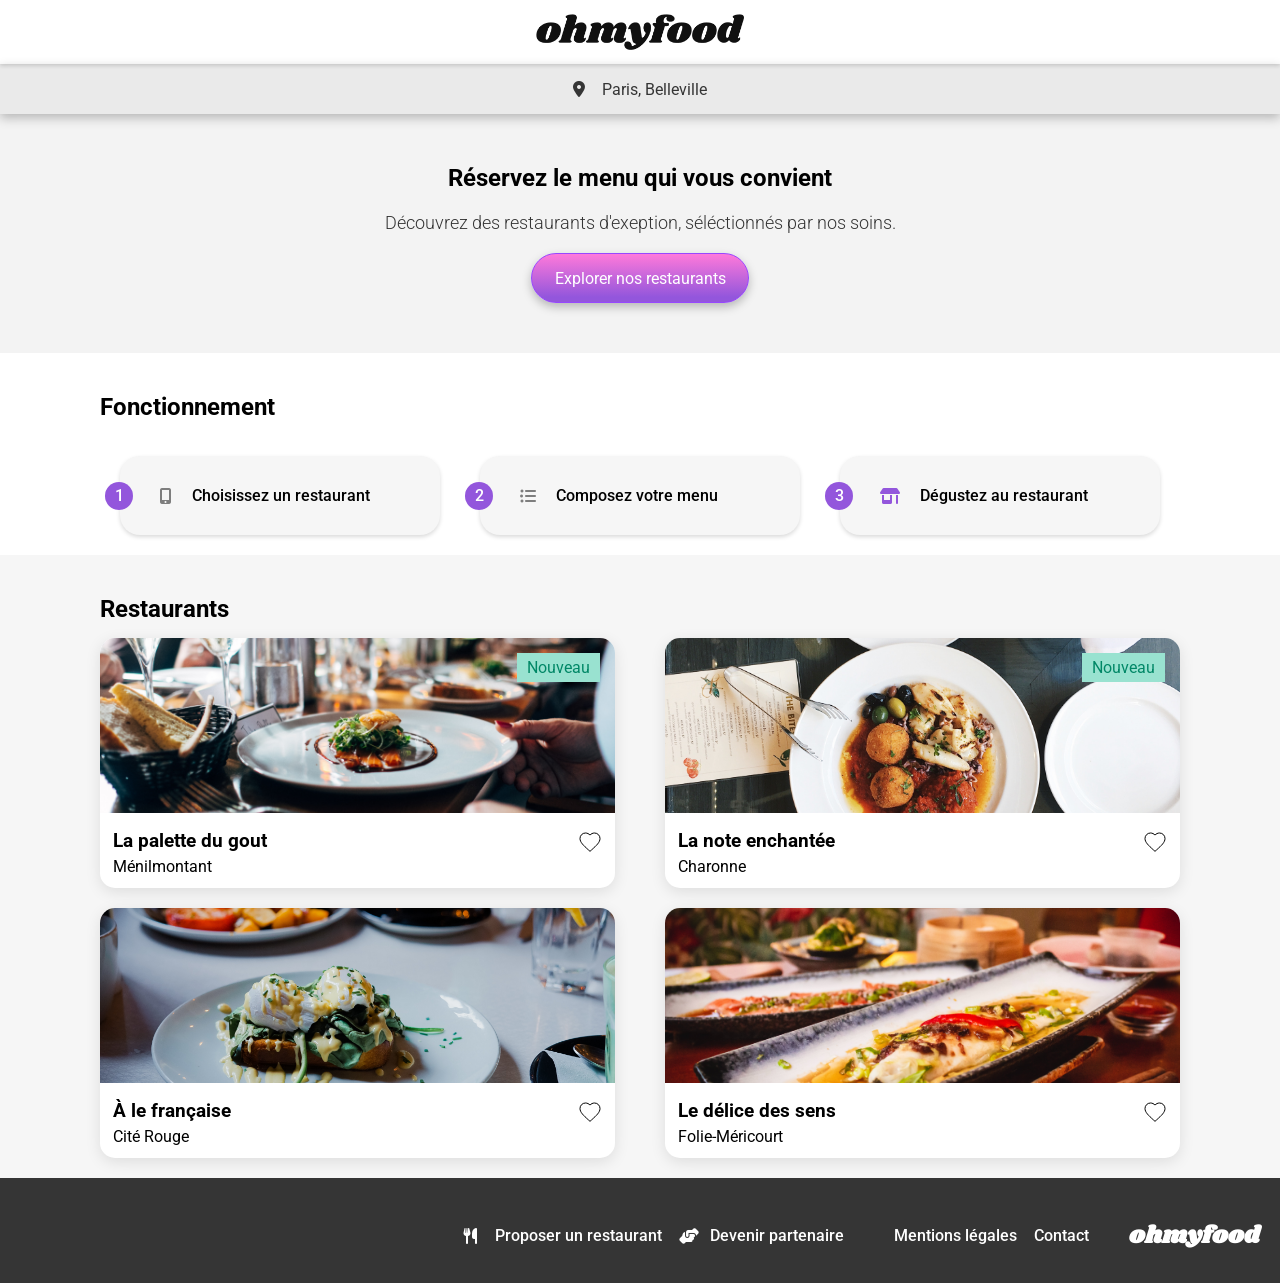
==== index.html @ 743ebf79 "avec les anim coeur et coche ok" ====
<!DOCTYPE html>
<html lang="fr">
<head>
    <meta charset="UTF-8">
    <meta name="viewport" content="width=device-width, initial-scale=1.0">
    <title>ohmyfood</title>
    <link rel="preconnect" href="https://fonts.googleapis.com">
    <link rel="preconnect" href="https://fonts.gstatic.com" crossorigin>
    <link href="https://fonts.googleapis.com/css2?family=Cabin:ital,wght@0,400..700;1,400..700&family=Poppins:ital,wght@0,100;0,200;0,300;0,400;0,500;0,600;0,700;0,800;0,900;1,100;1,200;1,300;1,400;1,500;1,600;1,700;1,800;1,900&family=Roboto:ital,wght@0,100..900;1,100..900&display=swap" rel="stylesheet">
    <link href="https://fonts.googleapis.com/css2?family=Shrikhand&display=swap" rel="stylesheet">
    <link rel="stylesheet" href="https://cdnjs.cloudflare.com/ajax/libs/font-awesome/6.2.1/css/all.min.css" integrity="sha512-MV7K8+y+gLIBoVD59lQIYicR65iaqukzvf/nwasF0nqhPay5w/9lJmVM2hMDcnK1OnMGCdVK+iQrJ7lzPJQd1w==" crossorigin="anonymous" referrerpolicy="no-referrer">
    <link rel="stylesheet" href="./sass/sass/style.css">
</head>
<body>
    <header>
        <nav>
            <div class="logo">
                <img src="./ImagesTextesOhmyfood/images/logo/ohmyfood.png" alt="logo ohmyfood">
            </div>
            <div class="location">
                <i class="fa-solid fa-location-dot"></i>
                <p>Paris, Belleville</p>
            </div>
        </nav>
    </header>

    <section class="reservation">
        <h1>Réservez le menu qui vous convient</h1>
        <p>Découvrez des restaurants d'exeption, séléctionnés par nos soins.</p>
        <button class="button-gradiant">Explorer nos restaurants</button>
    </section>

    <section class="fonctionnement">
        <h2>Fonctionnement</h2>
        <div class="containeur-fonctionnement">
            <div class="choix">
                <p>1</p>
                <i class="fa-solid fa-mobile-screen-button"></i>
                <h3>Choisissez un restaurant</h3>
            </div>
            <div class="choix">
                <p>2</p>
                <i class="fa-solid fa-list-ul"></i>
                <h3>Composez votre menu</h3>
            </div>
            <div class="choix">
                <p>3</p>
                <i class="fa-solid fa-shop" id="purple"></i>
                <h3>Dégustez au restaurant</h3>
            </div>
        </div>
    </section>

    <section class="liste-restaurant">
        <div class="container-restaurant">
            <h2>Restaurants</h2>
            <article class="container-liste-restaurant">
                <a class="restaurant" href="./restaurant/la-palette.html">
                    <div class="nouveau">
                        <p>Nouveau</p>
                    </div>
                    <img src="./ImagesTextesOhmyfood/images/restaurants/jay-wennington-N_Y88TWmGwA-unsplash.jpg" alt="La palette du gout">
                    <div class="banniere-sous-restaurant">
                        <div class="restaurant-desc">
                            <h3>La palette du gout</h3>
                            <p>Ménilmontant</p>
                        </div>
                        <svg class="like" xmlns="http://www.w3.org/2000/svg" viewBox="0 0 24 24">
                            <defs>
                                <linearGradient id="likeGradientHover" x1="0%" y1="0%" x2="0%" y2="100%">
                                    <stop offset="0%" style="stop-color:#9356DC;stop-opacity:1" />
                                    <stop offset="100%" style="stop-color:#FF79DA;stop-opacity:1" />
                                </linearGradient>
                            </defs>
                            <path
                                    d="M12 21.35l-1.45-1.32C5.4 15.36 2 12.28 2 8.5
                                    2 5.42 4.42 3 7.5 3
                                    c1.74 0 3.41 0.81 4.5 2.09
                                    C13.09 3.81 14.76 3 16.5 3
                                    19.58 3 22 5.42 22 8.5
                                    c0 3.78-3.4 6.86-8.55 11.54L12 21.35z" />
                        </svg>
                    </div>
                </a>
                <a class="restaurant" href="./restaurant/la-note.html">
                    <div class="nouveau">
                        <p>Nouveau</p>
                    </div>
                    <img src="./ImagesTextesOhmyfood/images/restaurants/stil-u2Lp8tXIcjw-unsplash.jpg" alt="La note enchantée">
                    <div class="banniere-sous-restaurant">
                        <div class="restaurant-desc">
                            <h3>La note enchantée</h3>
                            <p>Charonne</p>
                        </div>
                        <svg class="like" xmlns="http://www.w3.org/2000/svg" viewBox="0 0 24 24">
                            <defs>
                                <linearGradient id="likeGradientHover" x1="0%" y1="0%" x2="0%" y2="100%">
                                    <stop offset="0%" style="stop-color:#9356DC;stop-opacity:1" />
                                    <stop offset="100%" style="stop-color:#FF79DA;stop-opacity:1" />
                                </linearGradient>
                            </defs>
                            <path
                                    d="M12 21.35l-1.45-1.32C5.4 15.36 2 12.28 2 8.5
                                    2 5.42 4.42 3 7.5 3
                                    c1.74 0 3.41 0.81 4.5 2.09
                                    C13.09 3.81 14.76 3 16.5 3
                                    19.58 3 22 5.42 22 8.5
                                    c0 3.78-3.4 6.86-8.55 11.54L12 21.35z" />
                        </svg>
                    </div>
                </a>
                <a class="restaurant" href="./restaurant/a-la-francaise.html">
                    <img src="./ImagesTextesOhmyfood/images/restaurants/toa-heftiba-DQKerTsQwi0-unsplash.jpg" alt="À le française">
                    <div class="banniere-sous-restaurant">
                        <div class="restaurant-desc">
                            <h3>À le française</h3>
                            <p>Cité Rouge</p>
                        </div>
                        <svg class="like" xmlns="http://www.w3.org/2000/svg" viewBox="0 0 24 24">
                            <defs>
                                <linearGradient id="likeGradientHover" x1="0%" y1="0%" x2="0%" y2="100%">
                                    <stop offset="0%" style="stop-color:#9356DC;stop-opacity:1" />
                                    <stop offset="100%" style="stop-color:#FF79DA;stop-opacity:1" />
                                </linearGradient>
                            </defs>
                            <path
                                    d="M12 21.35l-1.45-1.32C5.4 15.36 2 12.28 2 8.5
                                    2 5.42 4.42 3 7.5 3
                                    c1.74 0 3.41 0.81 4.5 2.09
                                    C13.09 3.81 14.76 3 16.5 3
                                    19.58 3 22 5.42 22 8.5
                                    c0 3.78-3.4 6.86-8.55 11.54L12 21.35z" />
                        </svg>
                    </div>
                </a>
                <a class="restaurant" href="./restaurant/le-delice.html">
                    <img src="./ImagesTextesOhmyfood/images/restaurants/louis-hansel-shotsoflouis-qNBGVyOCY8Q-unsplash.jpg" alt="Le délice des sens">
                    <div class="banniere-sous-restaurant">
                        <div class="restaurant-desc">
                            <h3>Le délice des sens</h3>
                            <p>Folie-Méricourt</p>
                        </div>
                        <svg class="like" xmlns="http://www.w3.org/2000/svg" viewBox="0 0 24 24">
                            <defs>
                                <linearGradient id="likeGradientHover" x1="0%" y1="0%" x2="0%" y2="100%">
                                    <stop offset="0%" style="stop-color:#9356DC;stop-opacity:1" />
                                    <stop offset="100%" style="stop-color:#FF79DA;stop-opacity:1" />
                                </linearGradient>
                            </defs>
                            <path
                                    d="M12 21.35l-1.45-1.32C5.4 15.36 2 12.28 2 8.5
                                    2 5.42 4.42 3 7.5 3
                                    c1.74 0 3.41 0.81 4.5 2.09
                                    C13.09 3.81 14.76 3 16.5 3
                                    19.58 3 22 5.42 22 8.5
                                    c0 3.78-3.4 6.86-8.55 11.54L12 21.35z" />
                        </svg>
                    </div>
                </a>
            </article>
        </div>
    </section>
    <footer>
        <h2>ohmyfood</h2>
        <section class="liens">
            <div class="groupe-lien">
                <a>
                    <i class="fa-solid fa-utensils"></i>
                    <p>Proposer un restaurant</p>
                </a>
                <a>
                    <i class="fa-solid fa-handshake-angle"></i>
                    <p>Devenir partenaire</p>
                </a>
            </div>
            <div class="groupe-lien">
                <a>
                    <p>Mentions légales</p>
                </a>
                <a>
                    <p>Contact</p>
                </a>
            </div>
        </section>
    </footer>
</body>
</html>
---- sass/sass/style.css ----
* {
  margin: 0px;
  font-family: "Roboto", sans-serif;
}

header {
  display: flex;
  flex-direction: column;
}
header .logo {
  display: flex;
  position: relative;
  box-shadow: 0px 2px 4px rgba(0, 0, 0, 0.15);
}
header .logo img {
  display: block;
  align-content: center;
  height: 36px;
  margin: auto;
  padding: 14px 0px;
}
header .location {
  display: inline-flex;
  background-color: #EAEAEA;
  width: 100%;
  gap: 17px;
  font-size: 16px;
  align-items: center;
  justify-content: center;
  color: #353535;
  height: 50px;
  box-shadow: 0px 4px 10px rgba(0, 0, 0, 0.25);
}

.reservation {
  padding: 50px 20px;
  text-align: center;
  display: flex;
  flex-direction: column;
  background-color: #F3F3F3;
  gap: 20px;
}
.reservation h1 {
  font-weight: 700;
  font-size: 24px;
  padding: 0px 30px;
}
.reservation p {
  color: #353535;
  font-weight: 300;
  font-size: 18px;
}
.reservation .button-gradiant {
  color: #FFFFFF;
  background: linear-gradient(180deg, rgb(255, 121, 218) 0%, rgb(147, 86, 220) 90%);
  font-size: 16px;
  height: 50px;
  border-radius: 50px;
  border: 1px solid #9747FF;
  align-content: center;
  width: 218px;
  margin: auto;
  box-shadow: 0px 4px 10px rgba(0, 0, 0, 0.25);
}
.reservation .button-gradiant:hover {
  cursor: pointer;
}

.fonctionnement {
  padding-top: 40px;
  display: flex;
  flex-direction: column;
  gap: 20px;
  padding: 20px;
}
@media screen and (min-width: 1000px) {
  .fonctionnement {
    max-width: 1080px;
    margin: auto;
    width: 100%;
    margin: 0px auto;
    padding: 20px 0px;
  }
}
.fonctionnement h2 {
  font-size: 24px;
  padding: 20px 0px 15px 0px;
}
.fonctionnement .containeur-fonctionnement {
  display: flex;
  flex-direction: column;
  gap: 20px;
}
@media screen and (min-width: 1000px) {
  .fonctionnement .containeur-fonctionnement {
    display: flex;
    flex-direction: row;
    gap: 40px;
    padding: 0px 20px;
  }
}
.fonctionnement .containeur-fonctionnement .choix {
  display: flex;
  flex-direction: row;
  gap: 20px;
  border-radius: 20px;
  margin-left: 12px;
  box-shadow: 0px 2px 4px rgba(0, 0, 0, 0.15);
  justify-content: flex-start;
  background-color: #F6F6F6;
  align-items: center;
  padding: 30px 40px;
}
@media screen and (min-width: 1000px) {
  .fonctionnement .containeur-fonctionnement .choix {
    width: calc(33% - 40px);
    max-width: 400px;
    margin-left: 0px;
    position: relative;
  }
}
.fonctionnement .containeur-fonctionnement .choix p {
  color: white;
  background-color: #9356DC;
  text-align: center;
  font-size: 16px;
  font-weight: 500;
  width: 16px;
  height: 16px;
  position: absolute;
  padding: 4px;
  border-radius: 50%;
  left: 20px;
}
@media screen and (min-width: 1000px) {
  .fonctionnement .containeur-fonctionnement .choix p {
    width: 20px;
    height: 20px;
    position: absolute;
    top: 50%;
    transform: translate(-35px, -50%);
    margin: 0;
  }
}
.fonctionnement .containeur-fonctionnement .choix i {
  color: #7E7E7E;
  font-size: 16px;
}
.fonctionnement .containeur-fonctionnement .choix #purple {
  color: #9356DC;
}
.fonctionnement .containeur-fonctionnement .choix h3 {
  font-size: 16px;
  font-weight: 500;
}
.liste-restaurant {
  padding-top: 40px;
  display: flex;
  flex-direction: column;
  gap: 20px;
  padding: 20px;
  background-color: #F6F6F6;
}
.liste-restaurant .container-restaurant {
  display: flex;
  flex-direction: column;
}
@media screen and (min-width: 1000px) {
  .liste-restaurant .container-restaurant {
    width: 100%;
    max-width: 1080px;
    margin: auto;
  }
}
.liste-restaurant .container-restaurant h2 {
  font-size: 24px;
  padding: 20px 0px 15px 0px;
}
.liste-restaurant .container-restaurant .container-liste-restaurant {
  display: flex;
  flex-direction: column;
  gap: 20px;
  width: 100%;
}
@media screen and (min-width: 1000px) {
  .liste-restaurant .container-restaurant .container-liste-restaurant {
    display: grid;
    grid-template-columns: repeat(2, 1fr);
    grid-template-rows: repeat(2, 1fr);
    gap: 20px 50px;
    max-width: 1080px;
    margin: auto;
  }
}
.liste-restaurant .container-restaurant .container-liste-restaurant .restaurant {
  height: 250px;
  background-color: #fff;
  box-shadow: 0px 4px 15px rgba(0, 0, 0, 0.1);
  border-radius: 15px;
  position: relative;
  text-decoration: none;
  color: #000;
}
.liste-restaurant .container-restaurant .container-liste-restaurant .restaurant img {
  height: 70%;
  width: 100%;
  object-fit: cover;
  overflow: auto;
  border-radius: 15px 15px 0px 0px;
}
.liste-restaurant .container-restaurant .container-liste-restaurant .restaurant .nouveau {
  display: inline-flex;
  position: absolute;
  top: 15px;
  right: 15px;
  background-color: #99E2D0;
  color: #008766;
  padding: 5px 10px;
}
.liste-restaurant .container-restaurant .container-liste-restaurant .restaurant .banniere-sous-restaurant {
  display: flex;
  flex-direction: row;
  justify-content: space-between;
  padding: 13px;
}
.liste-restaurant .container-restaurant .container-liste-restaurant .restaurant .banniere-sous-restaurant .like {
  width: 24px;
  height: 24px;
  display: flex;
}
.liste-restaurant .container-restaurant .container-liste-restaurant .restaurant .banniere-sous-restaurant .like path {
  fill: white;
  stroke: black;
  stroke-width: 1px;
  transition: fill 0.2s ease;
}
.liste-restaurant .container-restaurant .container-liste-restaurant .restaurant .banniere-sous-restaurant .like:hover path {
  fill: url(#likeGradientHover);
  stroke-width: 0;
}
.liste-restaurant .container-restaurant .container-liste-restaurant .restaurant .banniere-sous-restaurant .restaurant-desc {
  display: flex;
  flex-direction: column;
  align-content: space-around;
  gap: 5px;
}

footer {
  background-color: #353535;
  padding-top: 40px;
  display: flex;
  flex-direction: column;
  gap: 20px;
  padding: 20px;
  color: #fff;
  padding-top: 16px;
}
@media screen and (min-width: 1000px) {
  footer {
    display: flex;
    flex-direction: row-reverse;
    padding-top: 40px;
    padding-bottom: 30px;
  }
}
footer h2 {
  font-family: "Shrikhand", "Times New Roman", Times, serif;
  padding-top: 16px;
}
@media screen and (min-width: 1000px) {
  footer h2 {
    padding-top: 0px;
    padding-left: 20px;
  }
}
footer section {
  display: flex;
  flex-direction: column;
  gap: 7px;
}
@media screen and (min-width: 1000px) {
  footer section {
    flex-direction: row;
    gap: 40px;
  }
}
footer section .groupe-lien {
  display: flex;
  flex-direction: column;
  gap: 7px;
}
@media screen and (min-width: 1000px) {
  footer section .groupe-lien {
    flex-direction: row;
  }
}
footer section .groupe-lien a {
  display: flex;
  align-items: center;
  align-content: center;
  gap: 5px;
}
@media screen and (min-width: 1000px) {
  footer section .groupe-lien a {
    gap: 0px;
  }
}
footer section .groupe-lien a i {
  width: 18px;
  padding-right: 3px;
}
@media screen and (min-width: 1000px) {
  footer section .groupe-lien a i {
    padding-left: 10px;
  }
}
footer section .groupe-lien a p {
  font-weight: 500;
  font-size: 16px;
  font-family: "Roboto", sans-serif;
}
@media screen and (min-width: 1000px) {
  footer section .groupe-lien a p {
    padding-left: 10px;
  }
}

/*# sourceMappingURL=style.css.map */
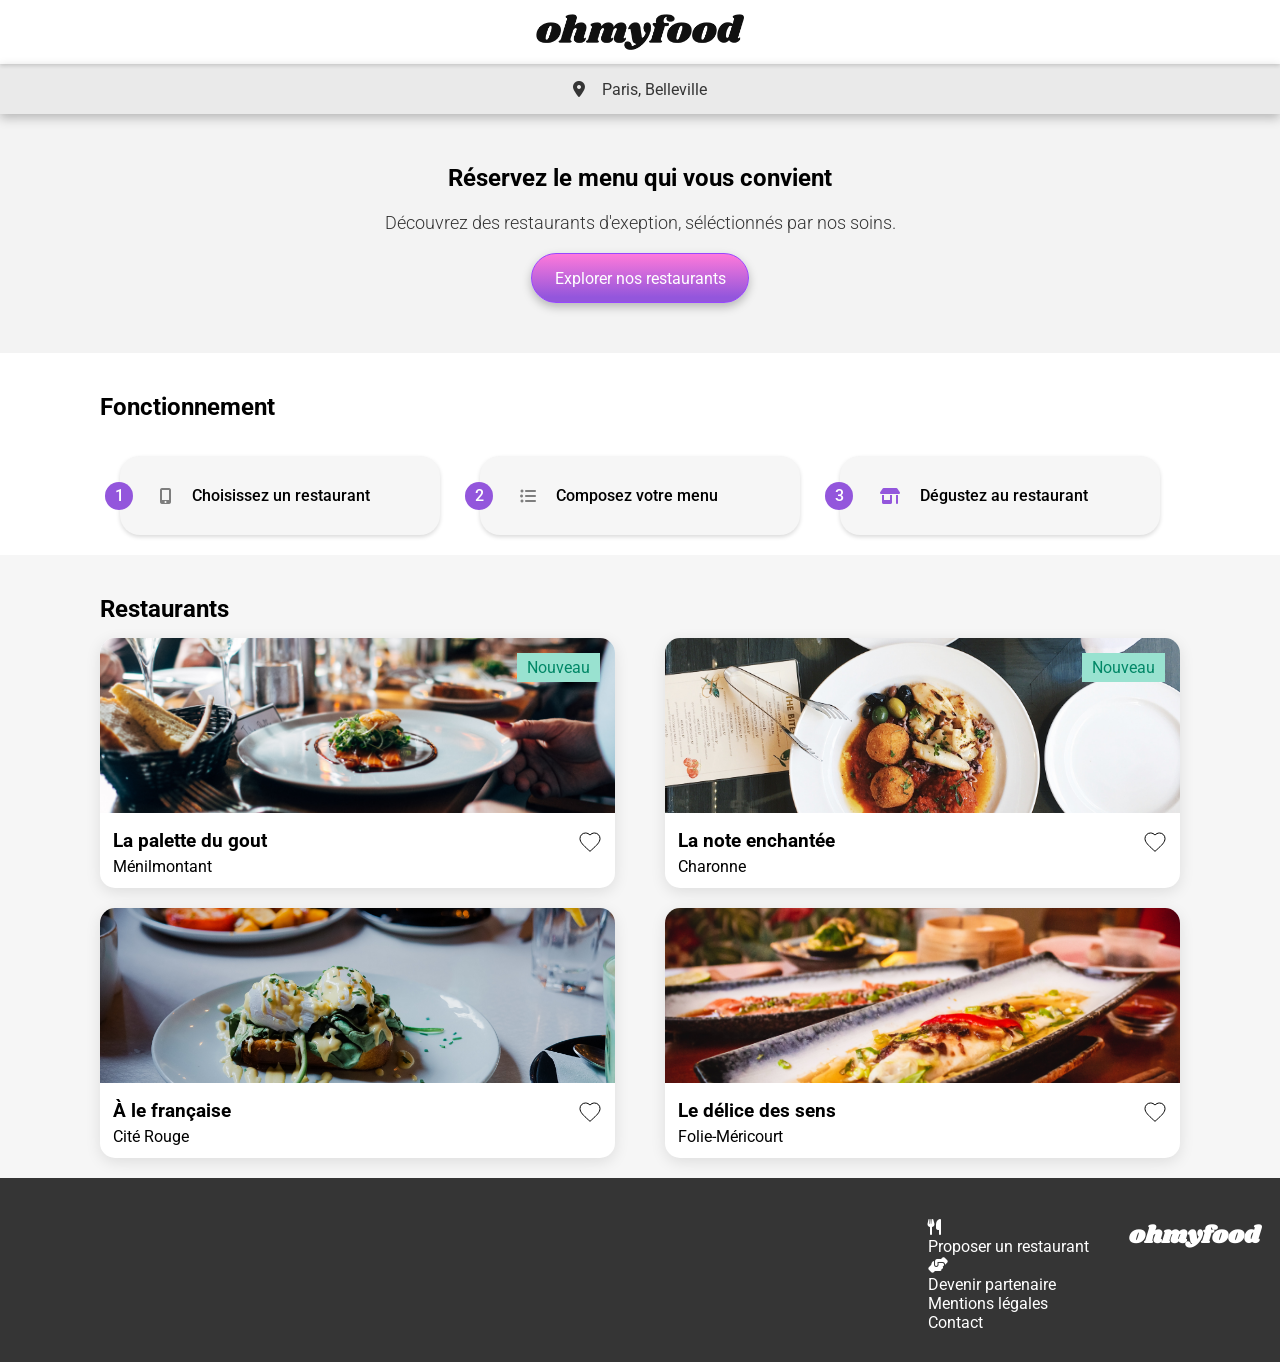
==== commit ee6c7275: "avec le W3S valide a 100%" ====
--- a/index.html
+++ b/index.html
@@ -10,6 +10,7 @@
     <link href="https://fonts.googleapis.com/css2?family=Shrikhand&display=swap" rel="stylesheet">
     <link rel="stylesheet" href="https://cdnjs.cloudflare.com/ajax/libs/font-awesome/6.2.1/css/all.min.css" integrity="sha512-MV7K8+y+gLIBoVD59lQIYicR65iaqukzvf/nwasF0nqhPay5w/9lJmVM2hMDcnK1OnMGCdVK+iQrJ7lzPJQd1w==" crossorigin="anonymous" referrerpolicy="no-referrer">
     <link rel="stylesheet" href="./sass/sass/style.css">
+    <link rel="shortcut icon" type="image/x-icon" href="./ImagesTextesOhmyfood/images/logo/oh.png">
 </head>
 <body>
     <header>
@@ -66,12 +67,6 @@
                             <p>Ménilmontant</p>
                         </div>
                         <svg class="like" xmlns="http://www.w3.org/2000/svg" viewBox="0 0 24 24">
-                            <defs>
-                                <linearGradient id="likeGradientHover" x1="0%" y1="0%" x2="0%" y2="100%">
-                                    <stop offset="0%" style="stop-color:#9356DC;stop-opacity:1" />
-                                    <stop offset="100%" style="stop-color:#FF79DA;stop-opacity:1" />
-                                </linearGradient>
-                            </defs>
                             <path
                                     d="M12 21.35l-1.45-1.32C5.4 15.36 2 12.28 2 8.5
                                     2 5.42 4.42 3 7.5 3
@@ -93,12 +88,6 @@
                             <p>Charonne</p>
                         </div>
                         <svg class="like" xmlns="http://www.w3.org/2000/svg" viewBox="0 0 24 24">
-                            <defs>
-                                <linearGradient id="likeGradientHover" x1="0%" y1="0%" x2="0%" y2="100%">
-                                    <stop offset="0%" style="stop-color:#9356DC;stop-opacity:1" />
-                                    <stop offset="100%" style="stop-color:#FF79DA;stop-opacity:1" />
-                                </linearGradient>
-                            </defs>
                             <path
                                     d="M12 21.35l-1.45-1.32C5.4 15.36 2 12.28 2 8.5
                                     2 5.42 4.42 3 7.5 3
@@ -117,12 +106,6 @@
                             <p>Cité Rouge</p>
                         </div>
                         <svg class="like" xmlns="http://www.w3.org/2000/svg" viewBox="0 0 24 24">
-                            <defs>
-                                <linearGradient id="likeGradientHover" x1="0%" y1="0%" x2="0%" y2="100%">
-                                    <stop offset="0%" style="stop-color:#9356DC;stop-opacity:1" />
-                                    <stop offset="100%" style="stop-color:#FF79DA;stop-opacity:1" />
-                                </linearGradient>
-                            </defs>
                             <path
                                     d="M12 21.35l-1.45-1.32C5.4 15.36 2 12.28 2 8.5
                                     2 5.42 4.42 3 7.5 3
@@ -162,7 +145,7 @@
     </section>
     <footer>
         <h2>ohmyfood</h2>
-        <section class="liens">
+        <div class="liens">
             <div class="groupe-lien">
                 <a>
                     <i class="fa-solid fa-utensils"></i>
@@ -181,7 +164,7 @@
                     <p>Contact</p>
                 </a>
             </div>
-        </section>
+        </div>
     </footer>
 </body>
 </html>
--- a/sass/sass/style.css
+++ b/sass/sass/style.css
@@ -325,4 +325,26 @@
   }
 }
 
+@keyframes slide-up {
+  0% {
+    transform: translateY(100vh);
+    opacity: 0;
+  }
+  30% {
+    transform: translateY(30vh);
+    opacity: 0.3;
+  }
+  70% {
+    transform: translateY(10vh);
+    opacity: 0.8;
+  }
+  100% {
+    transform: translateY(0vh);
+    opacity: 1;
+  }
+}
+.slide-in {
+  animation: slide-up 0.3s ease-out backwards;
+}
+
 /*# sourceMappingURL=style.css.map */
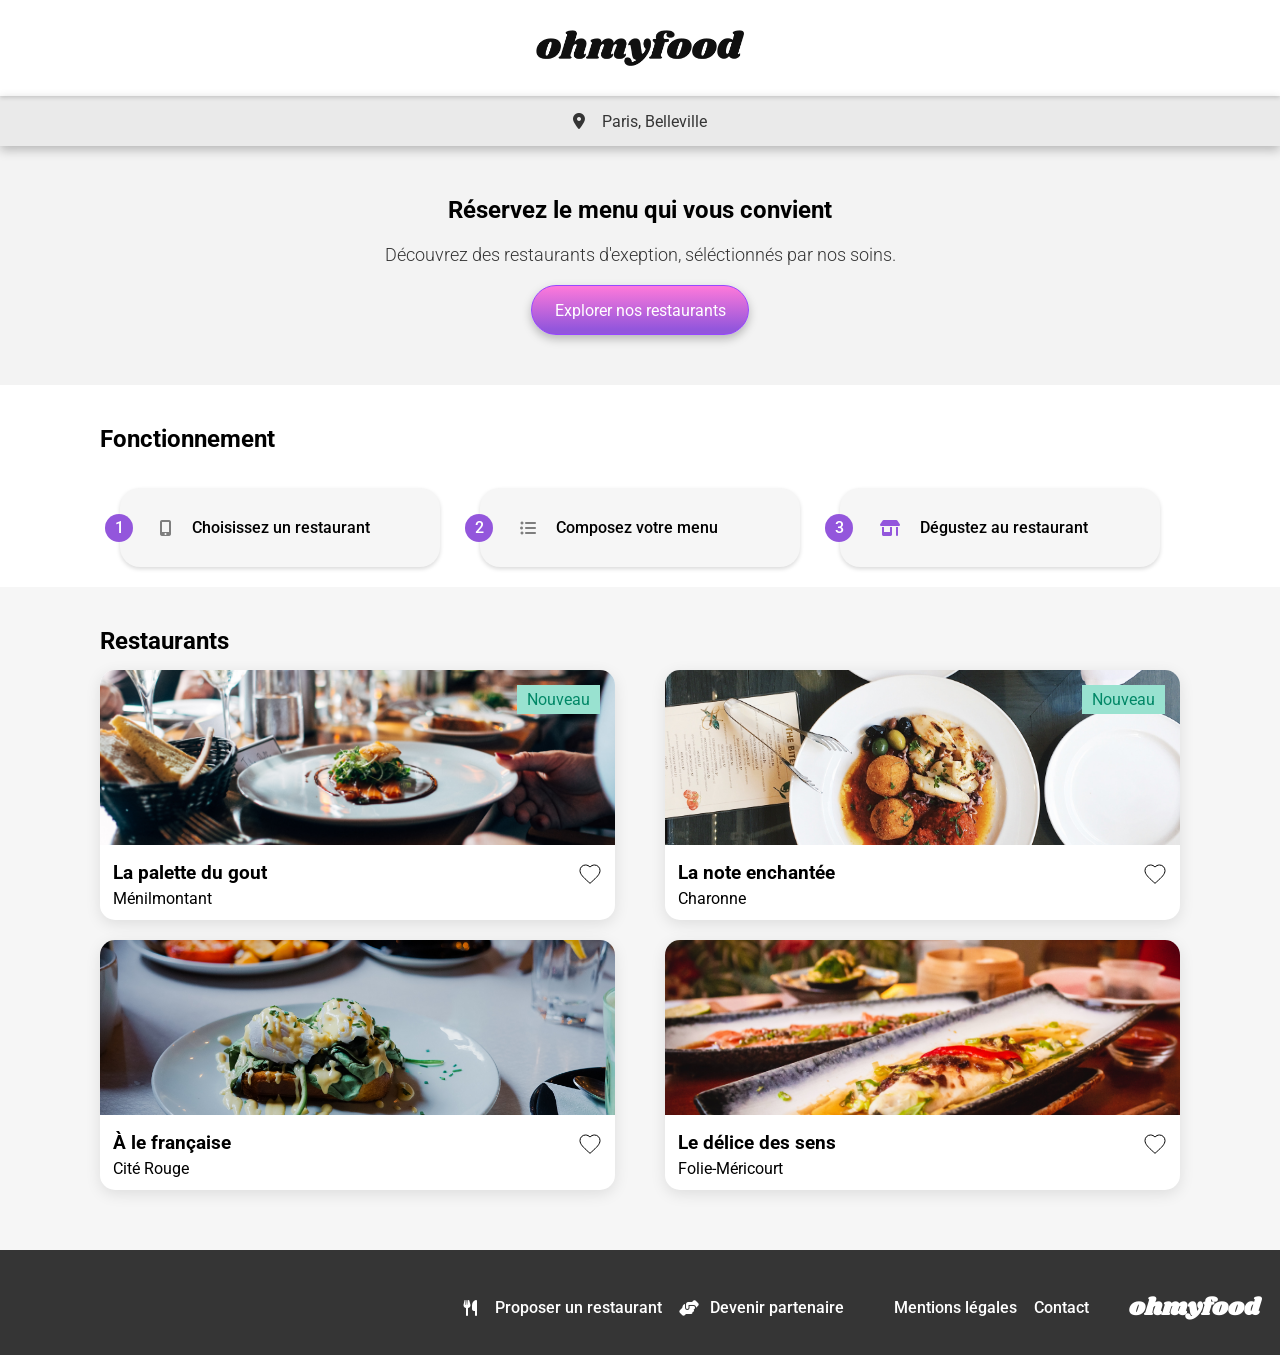
==== commit 25903573: "avec les anims loader et menu" ====
--- a/index.html
+++ b/index.html
@@ -1,170 +1,173 @@
 <!DOCTYPE html>
 <html lang="fr">
-<head>
-    <meta charset="UTF-8">
-    <meta name="viewport" content="width=device-width, initial-scale=1.0">
-    <title>ohmyfood</title>
-    <link rel="preconnect" href="https://fonts.googleapis.com">
-    <link rel="preconnect" href="https://fonts.gstatic.com" crossorigin>
-    <link href="https://fonts.googleapis.com/css2?family=Cabin:ital,wght@0,400..700;1,400..700&family=Poppins:ital,wght@0,100;0,200;0,300;0,400;0,500;0,600;0,700;0,800;0,900;1,100;1,200;1,300;1,400;1,500;1,600;1,700;1,800;1,900&family=Roboto:ital,wght@0,100..900;1,100..900&display=swap" rel="stylesheet">
-    <link href="https://fonts.googleapis.com/css2?family=Shrikhand&display=swap" rel="stylesheet">
-    <link rel="stylesheet" href="https://cdnjs.cloudflare.com/ajax/libs/font-awesome/6.2.1/css/all.min.css" integrity="sha512-MV7K8+y+gLIBoVD59lQIYicR65iaqukzvf/nwasF0nqhPay5w/9lJmVM2hMDcnK1OnMGCdVK+iQrJ7lzPJQd1w==" crossorigin="anonymous" referrerpolicy="no-referrer">
-    <link rel="stylesheet" href="./sass/sass/style.css">
-    <link rel="shortcut icon" type="image/x-icon" href="./ImagesTextesOhmyfood/images/logo/oh.png">
-</head>
-<body>
-    <header>
-        <nav>
-            <div class="logo">
-                <img src="./ImagesTextesOhmyfood/images/logo/ohmyfood.png" alt="logo ohmyfood">
+    <head>
+        <meta charset="UTF-8">
+        <meta name="viewport" content="width=device-width, initial-scale=1.0">
+        <title>ohmyfood</title>
+        <link rel="preconnect" href="https://fonts.googleapis.com">
+        <link rel="preconnect" href="https://fonts.gstatic.com" crossorigin>
+        <link href="https://fonts.googleapis.com/css2?family=Cabin:ital,wght@0,400..700;1,400..700&family=Poppins:ital,wght@0,100;0,200;0,300;0,400;0,500;0,600;0,700;0,800;0,900;1,100;1,200;1,300;1,400;1,500;1,600;1,700;1,800;1,900&family=Roboto:ital,wght@0,100..900;1,100..900&display=swap" rel="stylesheet">
+        <link href="https://fonts.googleapis.com/css2?family=Shrikhand&display=swap" rel="stylesheet">
+        <link rel="stylesheet" href="https://cdnjs.cloudflare.com/ajax/libs/font-awesome/6.2.1/css/all.min.css" integrity="sha512-MV7K8+y+gLIBoVD59lQIYicR65iaqukzvf/nwasF0nqhPay5w/9lJmVM2hMDcnK1OnMGCdVK+iQrJ7lzPJQd1w==" crossorigin="anonymous" referrerpolicy="no-referrer">
+        <link rel="stylesheet" href="./sass/sass/style.css">
+        <link rel="shortcut icon" type="image/x-icon" href="./ImagesTextesOhmyfood/images/logo/oh.png">
+    </head>
+    <body>
+        <div class="start-anim">
+            <h1 class="wait">ohmyfood</h1>
+        </div>
+        <header>
+            <nav>
+                <div class="logo">
+                    <img src="./ImagesTextesOhmyfood/images/logo/ohmyfood.png" alt="logo ohmyfood">
+                </div>
+                <div class="location">
+                    <i class="fa-solid fa-location-dot"></i>
+                    <p>Paris, Belleville</p>
+                </div>
+            </nav>
+        </header>
+
+        <section class="reservation">
+            <h1>Réservez le menu qui vous convient</h1>
+            <p>Découvrez des restaurants d'exeption, séléctionnés par nos soins.</p>
+            <button class="button-gradiant">Explorer nos restaurants</button>
+        </section>
+
+        <section class="fonctionnement">
+            <h2>Fonctionnement</h2>
+            <div class="containeur-fonctionnement">
+                <div class="choix">
+                    <p>1</p>
+                    <i class="fa-solid fa-mobile-screen-button"></i>
+                    <h3>Choisissez un restaurant</h3>
+                </div>
+                <div class="choix">
+                    <p>2</p>
+                    <i class="fa-solid fa-list-ul"></i>
+                    <h3>Composez votre menu</h3>
+                </div>
+                <div class="choix">
+                    <p>3</p>
+                    <i class="fa-solid fa-shop" id="purple"></i>
+                    <h3>Dégustez au restaurant</h3>
+                </div>
             </div>
-            <div class="location">
-                <i class="fa-solid fa-location-dot"></i>
-                <p>Paris, Belleville</p>
+        </section>
+
+        <section class="liste-restaurant">
+            <div class="container-restaurant">
+                <h2>Restaurants</h2>
+                <article class="container-liste-restaurant">
+                    <a class="restaurant" href="./restaurant/la-palette.html">
+                        <div class="nouveau">
+                            <p>Nouveau</p>
+                        </div>
+                        <img src="./ImagesTextesOhmyfood/images/restaurants/jay-wennington-N_Y88TWmGwA-unsplash.jpg" alt="La palette du gout">
+                        <div class="banniere-sous-restaurant">
+                            <div class="restaurant-desc">
+                                <h3>La palette du gout</h3>
+                                <p>Ménilmontant</p>
+                            </div>
+                            <svg class="like" xmlns="http://www.w3.org/2000/svg" viewBox="0 0 24 24">
+                                <path
+                                        d="M12 21.35l-1.45-1.32C5.4 15.36 2 12.28 2 8.5
+                                        2 5.42 4.42 3 7.5 3
+                                        c1.74 0 3.41 0.81 4.5 2.09
+                                        C13.09 3.81 14.76 3 16.5 3
+                                        19.58 3 22 5.42 22 8.5
+                                        c0 3.78-3.4 6.86-8.55 11.54L12 21.35z" />
+                            </svg>
+                        </div>
+                    </a>
+                    <a class="restaurant" href="./restaurant/la-note.html">
+                        <div class="nouveau">
+                            <p>Nouveau</p>
+                        </div>
+                        <img src="./ImagesTextesOhmyfood/images/restaurants/stil-u2Lp8tXIcjw-unsplash.jpg" alt="La note enchantée">
+                        <div class="banniere-sous-restaurant">
+                            <div class="restaurant-desc">
+                                <h3>La note enchantée</h3>
+                                <p>Charonne</p>
+                            </div>
+                            <svg class="like" xmlns="http://www.w3.org/2000/svg" viewBox="0 0 24 24">
+                                <path
+                                        d="M12 21.35l-1.45-1.32C5.4 15.36 2 12.28 2 8.5
+                                        2 5.42 4.42 3 7.5 3
+                                        c1.74 0 3.41 0.81 4.5 2.09
+                                        C13.09 3.81 14.76 3 16.5 3
+                                        19.58 3 22 5.42 22 8.5
+                                        c0 3.78-3.4 6.86-8.55 11.54L12 21.35z" />
+                            </svg>
+                        </div>
+                    </a>
+                    <a class="restaurant" href="./restaurant/a-la-francaise.html">
+                        <img src="./ImagesTextesOhmyfood/images/restaurants/toa-heftiba-DQKerTsQwi0-unsplash.jpg" alt="À le française">
+                        <div class="banniere-sous-restaurant">
+                            <div class="restaurant-desc">
+                                <h3>À le française</h3>
+                                <p>Cité Rouge</p>
+                            </div>
+                            <svg class="like" xmlns="http://www.w3.org/2000/svg" viewBox="0 0 24 24">
+                                <path
+                                        d="M12 21.35l-1.45-1.32C5.4 15.36 2 12.28 2 8.5
+                                        2 5.42 4.42 3 7.5 3
+                                        c1.74 0 3.41 0.81 4.5 2.09
+                                        C13.09 3.81 14.76 3 16.5 3
+                                        19.58 3 22 5.42 22 8.5
+                                        c0 3.78-3.4 6.86-8.55 11.54L12 21.35z" />
+                            </svg>
+                        </div>
+                    </a>
+                    <a class="restaurant" href="./restaurant/le-delice.html">
+                        <img src="./ImagesTextesOhmyfood/images/restaurants/louis-hansel-shotsoflouis-qNBGVyOCY8Q-unsplash.jpg" alt="Le délice des sens">
+                        <div class="banniere-sous-restaurant">
+                            <div class="restaurant-desc">
+                                <h3>Le délice des sens</h3>
+                                <p>Folie-Méricourt</p>
+                            </div>
+                            <svg class="like" xmlns="http://www.w3.org/2000/svg" viewBox="0 0 24 24">
+                                <defs>
+                                    <linearGradient id="likeGradientHover" x1="0%" y1="0%" x2="0%" y2="100%">
+                                        <stop offset="0%" style="stop-color:#9356DC;stop-opacity:1" />
+                                        <stop offset="100%" style="stop-color:#FF79DA;stop-opacity:1" />
+                                    </linearGradient>
+                                </defs>
+                                <path
+                                        d="M12 21.35l-1.45-1.32C5.4 15.36 2 12.28 2 8.5
+                                        2 5.42 4.42 3 7.5 3
+                                        c1.74 0 3.41 0.81 4.5 2.09
+                                        C13.09 3.81 14.76 3 16.5 3
+                                        19.58 3 22 5.42 22 8.5
+                                        c0 3.78-3.4 6.86-8.55 11.54L12 21.35z" />
+                            </svg>
+                        </div>
+                    </a>
+                </article>
             </div>
-        </nav>
-    </header>
-
-    <section class="reservation">
-        <h1>Réservez le menu qui vous convient</h1>
-        <p>Découvrez des restaurants d'exeption, séléctionnés par nos soins.</p>
-        <button class="button-gradiant">Explorer nos restaurants</button>
-    </section>
-
-    <section class="fonctionnement">
-        <h2>Fonctionnement</h2>
-        <div class="containeur-fonctionnement">
-            <div class="choix">
-                <p>1</p>
-                <i class="fa-solid fa-mobile-screen-button"></i>
-                <h3>Choisissez un restaurant</h3>
+        </section>
+        <footer>
+            <h2>ohmyfood</h2>
+            <div class="liens">
+                <div class="groupe-lien">
+                    <a>
+                        <i class="fa-solid fa-utensils"></i>
+                        <p>Proposer un restaurant</p>
+                    </a>
+                    <a>
+                        <i class="fa-solid fa-handshake-angle"></i>
+                        <p>Devenir partenaire</p>
+                    </a>
+                </div>
+                <div class="groupe-lien">
+                    <a>
+                        <p>Mentions légales</p>
+                    </a>
+                    <a href="mailto:christopher.delanoue@icloud.com">
+                        <p>Contact</p>
+                    </a>
+                </div>
             </div>
-            <div class="choix">
-                <p>2</p>
-                <i class="fa-solid fa-list-ul"></i>
-                <h3>Composez votre menu</h3>
-            </div>
-            <div class="choix">
-                <p>3</p>
-                <i class="fa-solid fa-shop" id="purple"></i>
-                <h3>Dégustez au restaurant</h3>
-            </div>
-        </div>
-    </section>
-
-    <section class="liste-restaurant">
-        <div class="container-restaurant">
-            <h2>Restaurants</h2>
-            <article class="container-liste-restaurant">
-                <a class="restaurant" href="./restaurant/la-palette.html">
-                    <div class="nouveau">
-                        <p>Nouveau</p>
-                    </div>
-                    <img src="./ImagesTextesOhmyfood/images/restaurants/jay-wennington-N_Y88TWmGwA-unsplash.jpg" alt="La palette du gout">
-                    <div class="banniere-sous-restaurant">
-                        <div class="restaurant-desc">
-                            <h3>La palette du gout</h3>
-                            <p>Ménilmontant</p>
-                        </div>
-                        <svg class="like" xmlns="http://www.w3.org/2000/svg" viewBox="0 0 24 24">
-                            <path
-                                    d="M12 21.35l-1.45-1.32C5.4 15.36 2 12.28 2 8.5
-                                    2 5.42 4.42 3 7.5 3
-                                    c1.74 0 3.41 0.81 4.5 2.09
-                                    C13.09 3.81 14.76 3 16.5 3
-                                    19.58 3 22 5.42 22 8.5
-                                    c0 3.78-3.4 6.86-8.55 11.54L12 21.35z" />
-                        </svg>
-                    </div>
-                </a>
-                <a class="restaurant" href="./restaurant/la-note.html">
-                    <div class="nouveau">
-                        <p>Nouveau</p>
-                    </div>
-                    <img src="./ImagesTextesOhmyfood/images/restaurants/stil-u2Lp8tXIcjw-unsplash.jpg" alt="La note enchantée">
-                    <div class="banniere-sous-restaurant">
-                        <div class="restaurant-desc">
-                            <h3>La note enchantée</h3>
-                            <p>Charonne</p>
-                        </div>
-                        <svg class="like" xmlns="http://www.w3.org/2000/svg" viewBox="0 0 24 24">
-                            <path
-                                    d="M12 21.35l-1.45-1.32C5.4 15.36 2 12.28 2 8.5
-                                    2 5.42 4.42 3 7.5 3
-                                    c1.74 0 3.41 0.81 4.5 2.09
-                                    C13.09 3.81 14.76 3 16.5 3
-                                    19.58 3 22 5.42 22 8.5
-                                    c0 3.78-3.4 6.86-8.55 11.54L12 21.35z" />
-                        </svg>
-                    </div>
-                </a>
-                <a class="restaurant" href="./restaurant/a-la-francaise.html">
-                    <img src="./ImagesTextesOhmyfood/images/restaurants/toa-heftiba-DQKerTsQwi0-unsplash.jpg" alt="À le française">
-                    <div class="banniere-sous-restaurant">
-                        <div class="restaurant-desc">
-                            <h3>À le française</h3>
-                            <p>Cité Rouge</p>
-                        </div>
-                        <svg class="like" xmlns="http://www.w3.org/2000/svg" viewBox="0 0 24 24">
-                            <path
-                                    d="M12 21.35l-1.45-1.32C5.4 15.36 2 12.28 2 8.5
-                                    2 5.42 4.42 3 7.5 3
-                                    c1.74 0 3.41 0.81 4.5 2.09
-                                    C13.09 3.81 14.76 3 16.5 3
-                                    19.58 3 22 5.42 22 8.5
-                                    c0 3.78-3.4 6.86-8.55 11.54L12 21.35z" />
-                        </svg>
-                    </div>
-                </a>
-                <a class="restaurant" href="./restaurant/le-delice.html">
-                    <img src="./ImagesTextesOhmyfood/images/restaurants/louis-hansel-shotsoflouis-qNBGVyOCY8Q-unsplash.jpg" alt="Le délice des sens">
-                    <div class="banniere-sous-restaurant">
-                        <div class="restaurant-desc">
-                            <h3>Le délice des sens</h3>
-                            <p>Folie-Méricourt</p>
-                        </div>
-                        <svg class="like" xmlns="http://www.w3.org/2000/svg" viewBox="0 0 24 24">
-                            <defs>
-                                <linearGradient id="likeGradientHover" x1="0%" y1="0%" x2="0%" y2="100%">
-                                    <stop offset="0%" style="stop-color:#9356DC;stop-opacity:1" />
-                                    <stop offset="100%" style="stop-color:#FF79DA;stop-opacity:1" />
-                                </linearGradient>
-                            </defs>
-                            <path
-                                    d="M12 21.35l-1.45-1.32C5.4 15.36 2 12.28 2 8.5
-                                    2 5.42 4.42 3 7.5 3
-                                    c1.74 0 3.41 0.81 4.5 2.09
-                                    C13.09 3.81 14.76 3 16.5 3
-                                    19.58 3 22 5.42 22 8.5
-                                    c0 3.78-3.4 6.86-8.55 11.54L12 21.35z" />
-                        </svg>
-                    </div>
-                </a>
-            </article>
-        </div>
-    </section>
-    <footer>
-        <h2>ohmyfood</h2>
-        <div class="liens">
-            <div class="groupe-lien">
-                <a>
-                    <i class="fa-solid fa-utensils"></i>
-                    <p>Proposer un restaurant</p>
-                </a>
-                <a>
-                    <i class="fa-solid fa-handshake-angle"></i>
-                    <p>Devenir partenaire</p>
-                </a>
-            </div>
-            <div class="groupe-lien">
-                <a>
-                    <p>Mentions légales</p>
-                </a>
-                <a>
-                    <p>Contact</p>
-                </a>
-            </div>
-        </div>
-    </footer>
-</body>
+        </footer>
+    </body>
 </html>
--- a/sass/sass/style.css
+++ b/sass/sass/style.css
@@ -3,6 +3,23 @@
   font-family: "Roboto", sans-serif;
 }
 
+.start-anim {
+  position: absolute;
+  z-index: 1;
+  text-align: center;
+  align-content: center;
+  height: 100vh;
+  width: 100vw;
+  animation: off 0.5s linear both;
+  animation-delay: 1.5s;
+}
+.start-anim .wait {
+  color: #353535;
+  transform: rotate(0deg);
+  font-family: "Shrikhand", "Times New Roman", Times, serif;
+  animation: anim-logo 2s cubic-bezier(0.7, -0.01, 0.08, 1.1) both;
+}
+
 header {
   display: flex;
   flex-direction: column;
@@ -11,13 +28,18 @@
   display: flex;
   position: relative;
   box-shadow: 0px 2px 4px rgba(0, 0, 0, 0.15);
+  height: 63px;
+}
+@media screen and (min-width: 1000px) {
+  header .logo {
+    height: 96px;
+  }
 }
 header .logo img {
   display: block;
   align-content: center;
   height: 36px;
   margin: auto;
-  padding: 14px 0px;
 }
 header .location {
   display: inline-flex;
@@ -63,7 +85,17 @@
   box-shadow: 0px 4px 10px rgba(0, 0, 0, 0.25);
 }
 .reservation .button-gradiant:hover {
+  color: #FFFFFF;
+  background: linear-gradient(180deg, rgb(255, 134.4, 221.7) 0%, rgb(157.8, 102.9, 223.5) 90%);
+  font-size: 16px;
+  height: 50px;
+  border-radius: 50px;
+  border: 1px solid rgb(179.8260869565, 122, 255);
+  align-content: center;
+  width: 218px;
+  margin: auto;
   cursor: pointer;
+  box-shadow: 0px 4px 15px 0 rgba(0, 0, 0, 0.35);
 }
 
 .fonctionnement {
@@ -170,6 +202,7 @@
     width: 100%;
     max-width: 1080px;
     margin: auto;
+    padding-bottom: 40px;
   }
 }
 .liste-restaurant .container-restaurant h2 {
@@ -273,78 +306,96 @@
     padding-left: 20px;
   }
 }
-footer section {
+footer div {
   display: flex;
   flex-direction: column;
   gap: 7px;
 }
 @media screen and (min-width: 1000px) {
-  footer section {
+  footer div {
     flex-direction: row;
     gap: 40px;
   }
 }
-footer section .groupe-lien {
+footer div .groupe-lien {
   display: flex;
   flex-direction: column;
   gap: 7px;
 }
 @media screen and (min-width: 1000px) {
-  footer section .groupe-lien {
+  footer div .groupe-lien {
     flex-direction: row;
   }
 }
-footer section .groupe-lien a {
+footer div .groupe-lien a {
   display: flex;
   align-items: center;
   align-content: center;
+  text-decoration: none;
+  color: white;
   gap: 5px;
 }
 @media screen and (min-width: 1000px) {
-  footer section .groupe-lien a {
+  footer div .groupe-lien a {
     gap: 0px;
   }
 }
-footer section .groupe-lien a i {
+footer div .groupe-lien a i {
   width: 18px;
   padding-right: 3px;
 }
 @media screen and (min-width: 1000px) {
-  footer section .groupe-lien a i {
+  footer div .groupe-lien a i {
     padding-left: 10px;
   }
 }
-footer section .groupe-lien a p {
+footer div .groupe-lien a p {
   font-weight: 500;
   font-size: 16px;
   font-family: "Roboto", sans-serif;
 }
 @media screen and (min-width: 1000px) {
-  footer section .groupe-lien a p {
+  footer div .groupe-lien a p {
     padding-left: 10px;
   }
 }
 
-@keyframes slide-up {
+@keyframes anim-logo {
   0% {
-    transform: translateY(100vh);
+    transform: rotate(0deg);
+  }
+  25% {
+    transform: rotate(180deg);
+  }
+  50% {
+    transform: rotate(360deg);
+  }
+  75% {
+    transform: rotate(540deg);
+    opacity: 1;
+  }
+  100% {
+    transform: rotate(720deg);
+    opacity: 0.2;
+  }
+}
+@keyframes off {
+  0% {
+    position: absolute;
+    background-color: rgba(147, 86, 220, 0.5);
+    backdrop-filter: blur(5px);
+    opacity: 1;
+    z-index: 1;
+    height: 100vh;
+    width: 100vw;
+  }
+  95% {
+    opacity: 0.5;
+  }
+  100% {
     opacity: 0;
-  }
-  30% {
-    transform: translateY(30vh);
-    opacity: 0.3;
-  }
-  70% {
-    transform: translateY(10vh);
-    opacity: 0.8;
-  }
-  100% {
-    transform: translateY(0vh);
-    opacity: 1;
-  }
-}
-.slide-in {
-  animation: slide-up 0.3s ease-out backwards;
+    z-index: -1;
+  }
 }
 
 /*# sourceMappingURL=style.css.map */
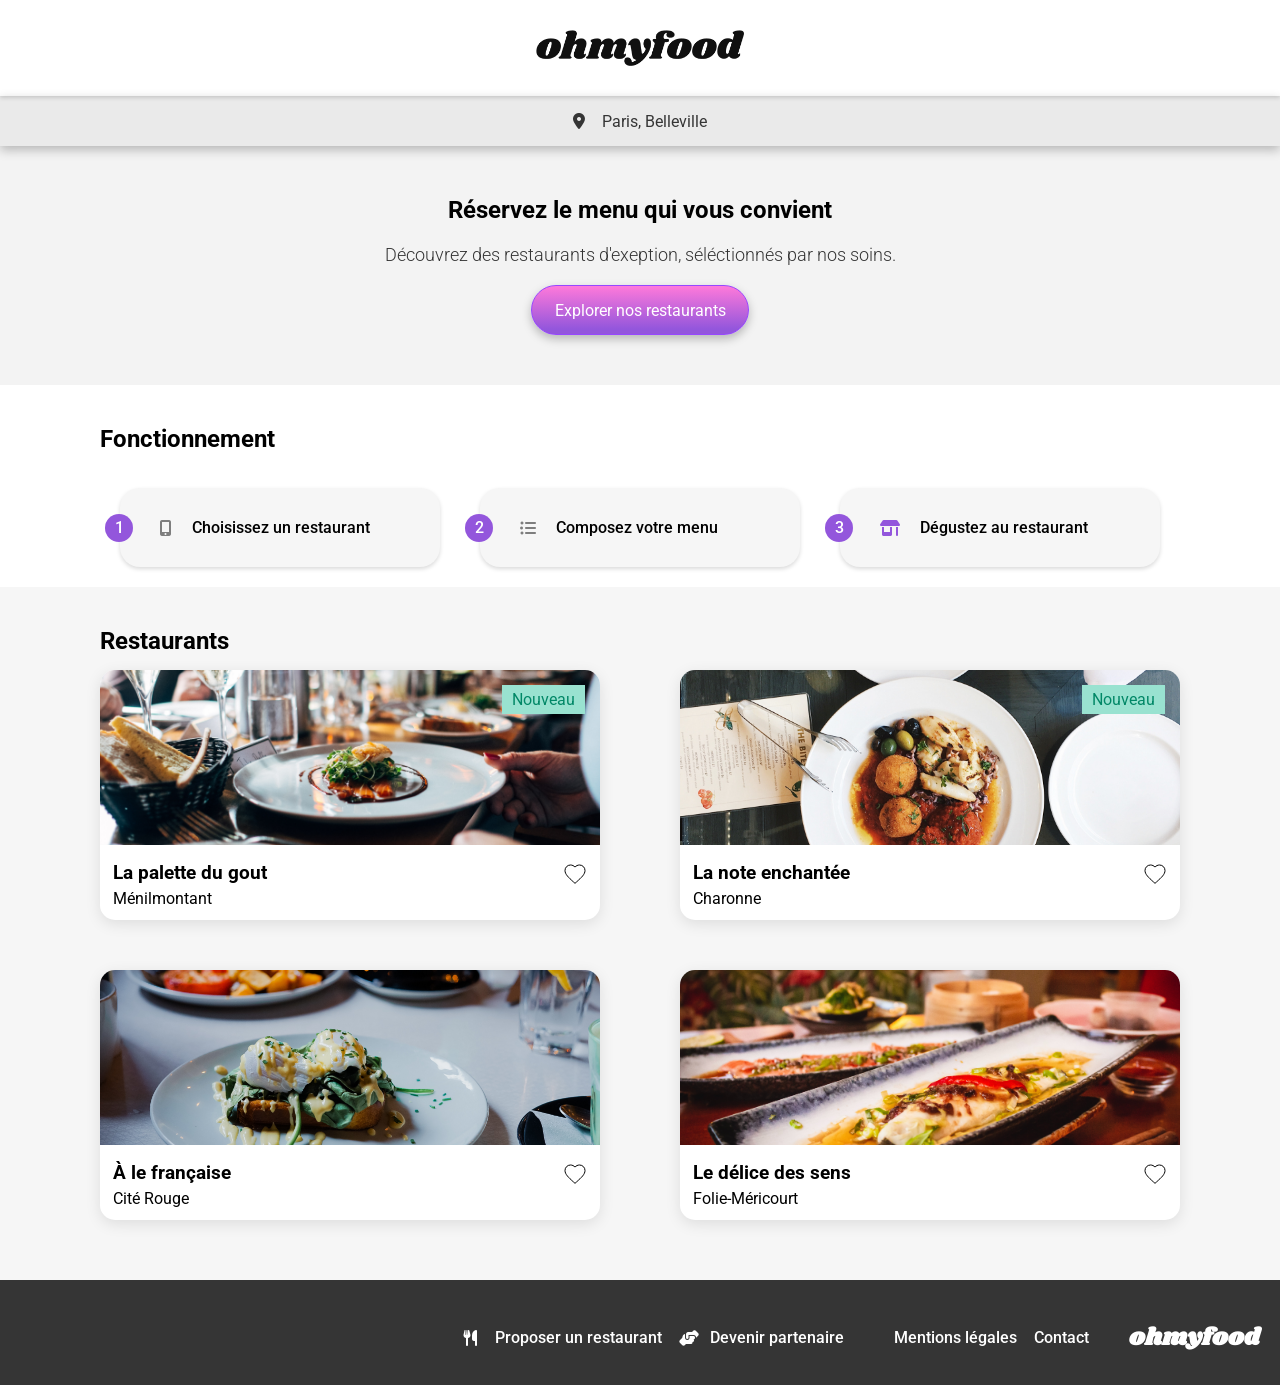
==== commit 9695498e: "W3C ok et Anim ok" ====
--- a/index.html
+++ b/index.html
@@ -29,7 +29,7 @@
         </header>
 
         <section class="reservation">
-            <h1>Réservez le menu qui vous convient</h1>
+            <h2>Réservez le menu qui vous convient</h2>
             <p>Découvrez des restaurants d'exeption, séléctionnés par nos soins.</p>
             <button class="button-gradiant">Explorer nos restaurants</button>
         </section>
--- a/sass/sass/style.css
+++ b/sass/sass/style.css
@@ -220,7 +220,7 @@
     display: grid;
     grid-template-columns: repeat(2, 1fr);
     grid-template-rows: repeat(2, 1fr);
-    gap: 20px 50px;
+    gap: 50px 80px;
     max-width: 1080px;
     margin: auto;
   }
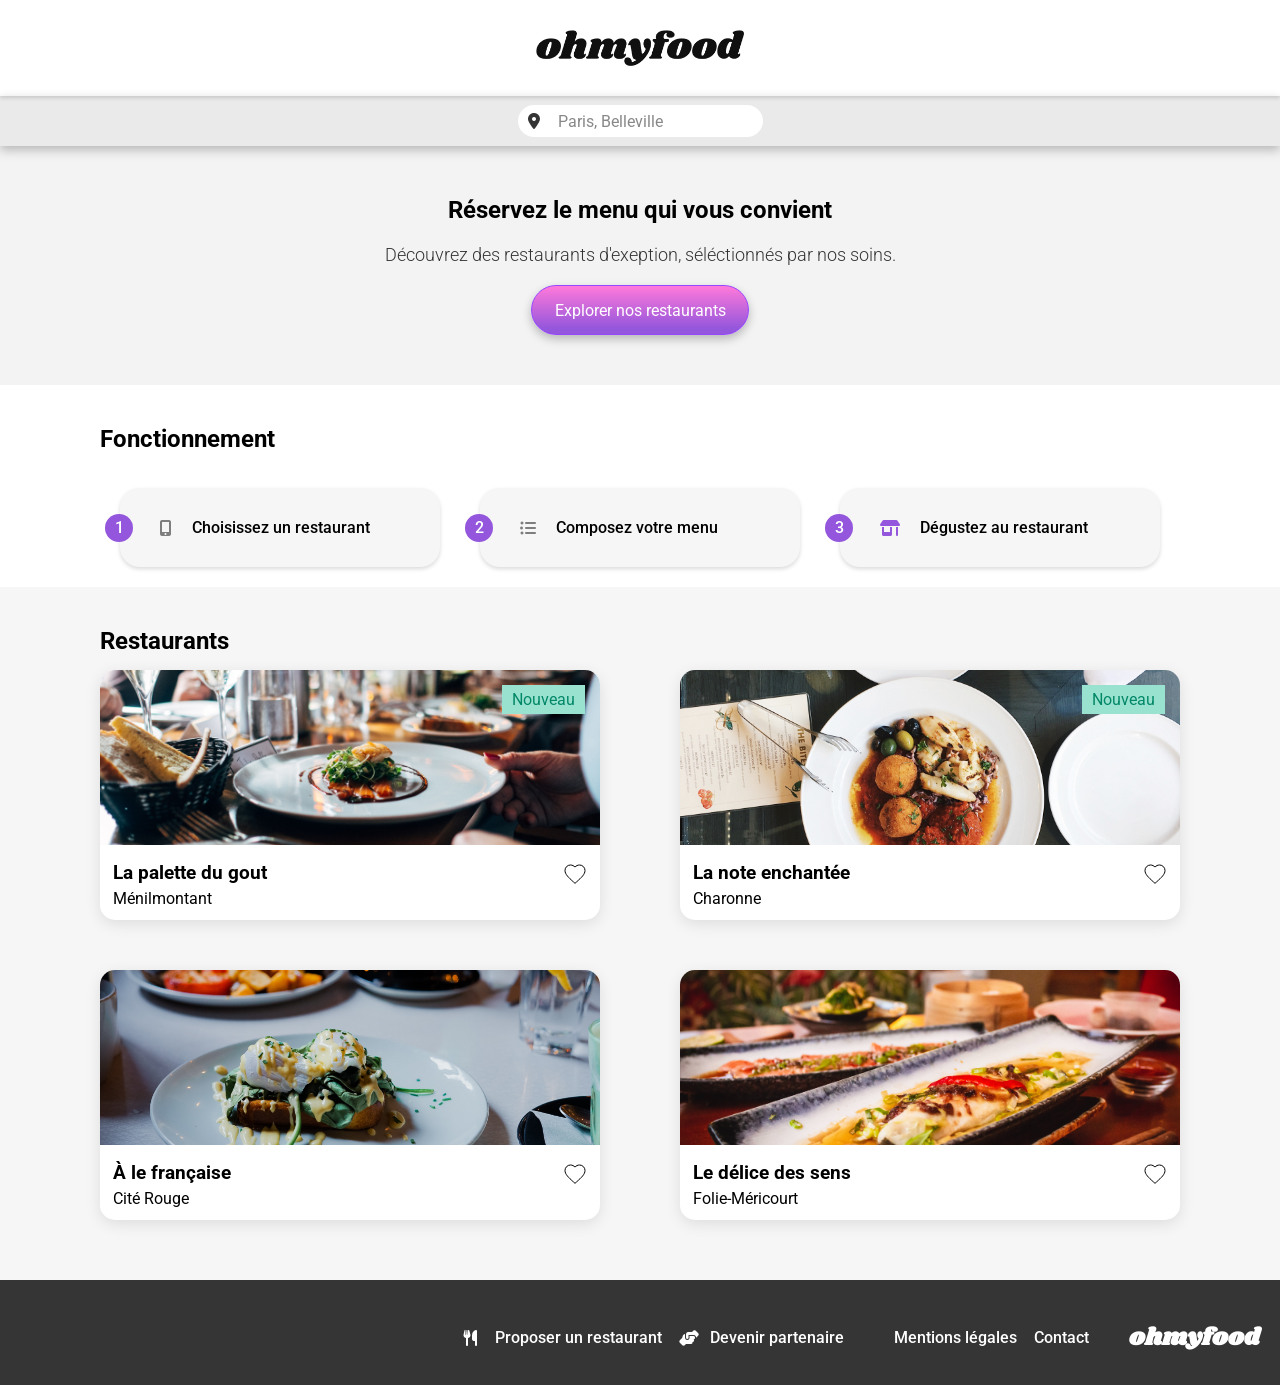
==== commit 7b9578f0: "avec le placeholder" ====
--- a/index.html
+++ b/index.html
@@ -22,8 +22,11 @@
                     <img src="./ImagesTextesOhmyfood/images/logo/ohmyfood.png" alt="logo ohmyfood">
                 </div>
                 <div class="location">
-                    <i class="fa-solid fa-location-dot"></i>
-                    <p>Paris, Belleville</p>
+                    <div class="input-wrapper">
+                        <i class="fa-solid fa-location-dot" id="placeholder-icon"></i>
+                        <label class="custom-placeholder" >Paris, Belleville</label>
+                        <input type="text" class="customInput" oninput="this.nextElementSibling.style.display = this.value ? 'none' : 'block';">
+                    </div>
                 </div>
             </nav>
         </header>
--- a/sass/sass/style.css
+++ b/sass/sass/style.css
@@ -53,6 +53,45 @@
   height: 50px;
   box-shadow: 0px 4px 10px rgba(0, 0, 0, 0.25);
 }
+header .location .input-wrapper {
+  position: relative;
+  display: inline-block;
+  align-items: center;
+  justify-content: center;
+}
+header .location .input-wrapper:focus-within .custom-placeholder {
+  opacity: 0;
+}
+header .location .input-wrapper input {
+  padding-left: 40px;
+  font-size: 16px;
+  height: 30px;
+  border-radius: 20px;
+  border: none;
+  font-family: "Roboto", sans-serif;
+}
+header .location .input-wrapper i {
+  position: absolute;
+  align-content: center;
+  top: 50%;
+  left: 10px;
+  transform: translateY(-50%);
+  height: 20px;
+  pointer-events: none;
+  opacity: 1;
+  transition: opacity 0.2s;
+}
+header .location .input-wrapper .custom-placeholder {
+  position: absolute;
+  top: 50%;
+  left: 40px;
+  transform: translateY(-50%);
+  color: #888;
+  font-family: "Roboto", sans-serif;
+  font-size: 16px;
+  pointer-events: none;
+  transition: opacity 0.2s;
+}
 
 .reservation {
   padding: 50px 20px;
@@ -62,7 +101,7 @@
   background-color: #F3F3F3;
   gap: 20px;
 }
-.reservation h1 {
+.reservation h2 {
   font-weight: 700;
   font-size: 24px;
   padding: 0px 30px;
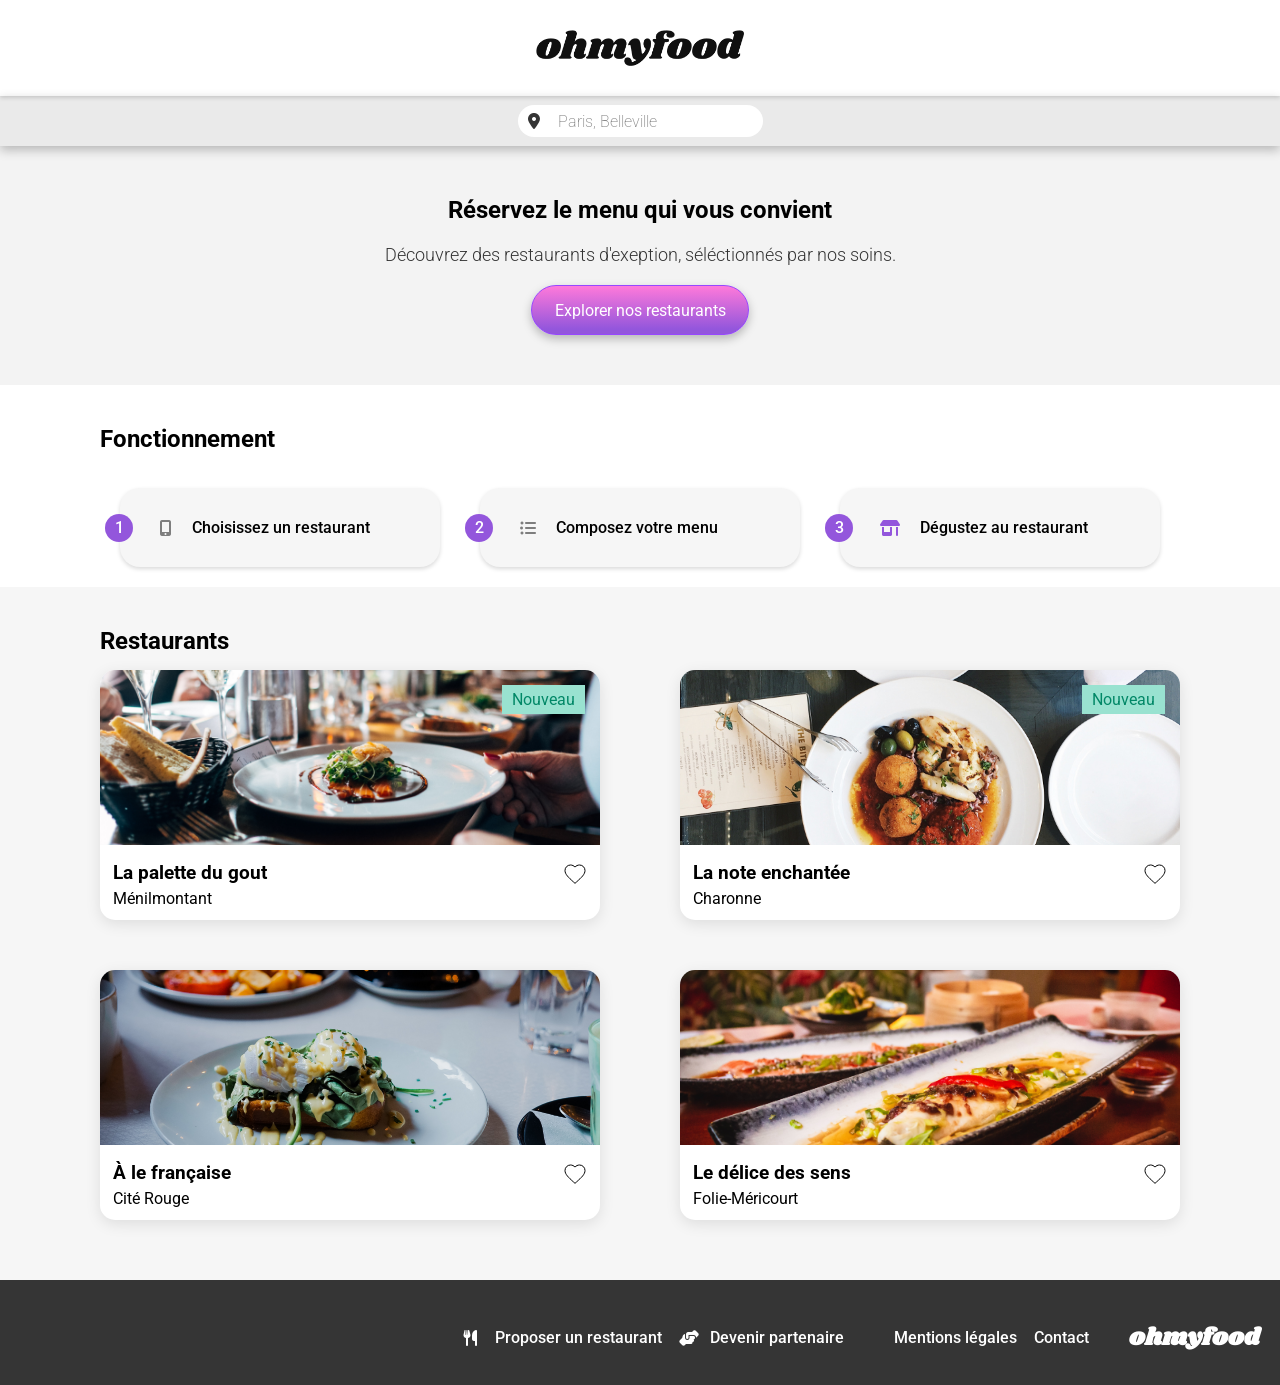
==== commit 7b8bcc07: "dernier bug" ====
--- a/index.html
+++ b/index.html
@@ -25,7 +25,7 @@
                     <div class="input-wrapper">
                         <i class="fa-solid fa-location-dot" id="placeholder-icon"></i>
                         <label class="custom-placeholder" >Paris, Belleville</label>
-                        <input type="text" class="customInput" oninput="this.nextElementSibling.style.display = this.value ? 'none' : 'block';">
+                        <input type="text" class="customInput">
                     </div>
                 </div>
             </nav>
--- a/sass/sass/style.css
+++ b/sass/sass/style.css
@@ -90,6 +90,7 @@
   font-family: "Roboto", sans-serif;
   font-size: 16px;
   pointer-events: none;
+  font-weight: 200;
   transition: opacity 0.2s;
 }
 
